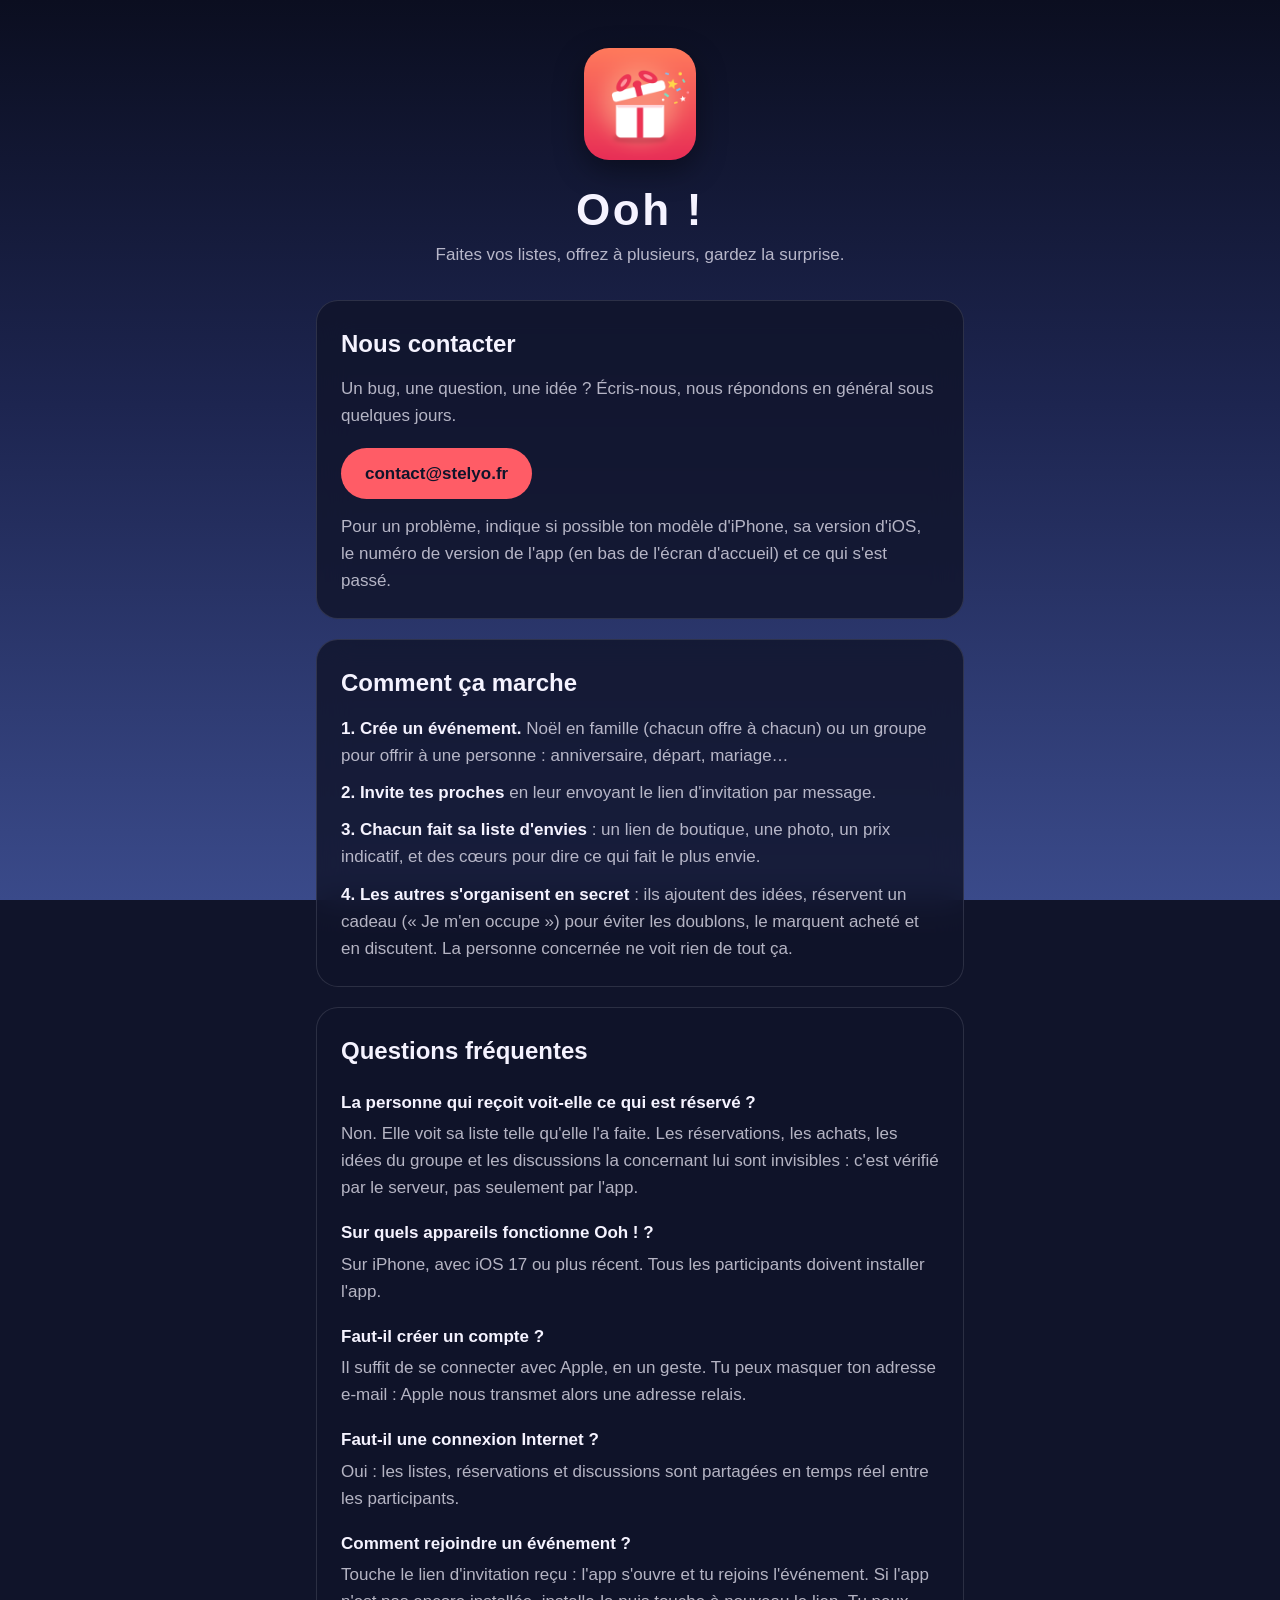
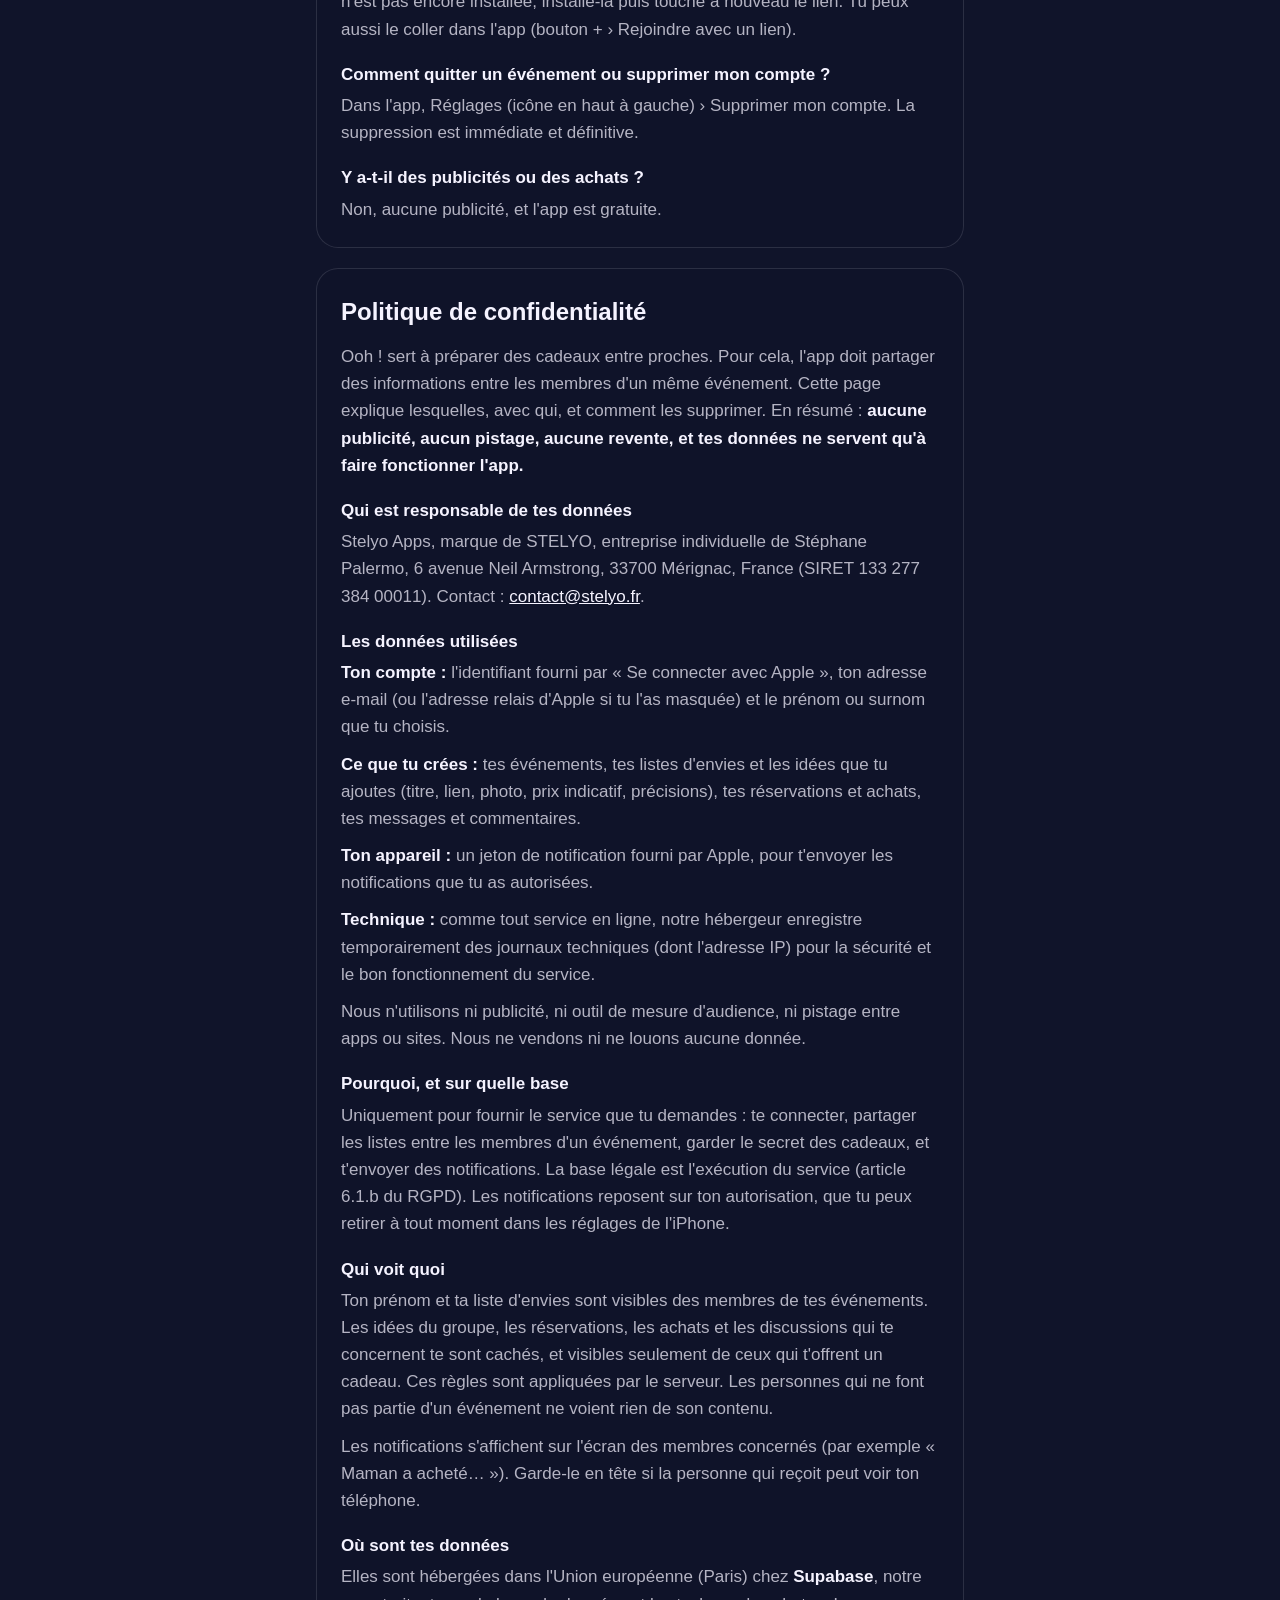
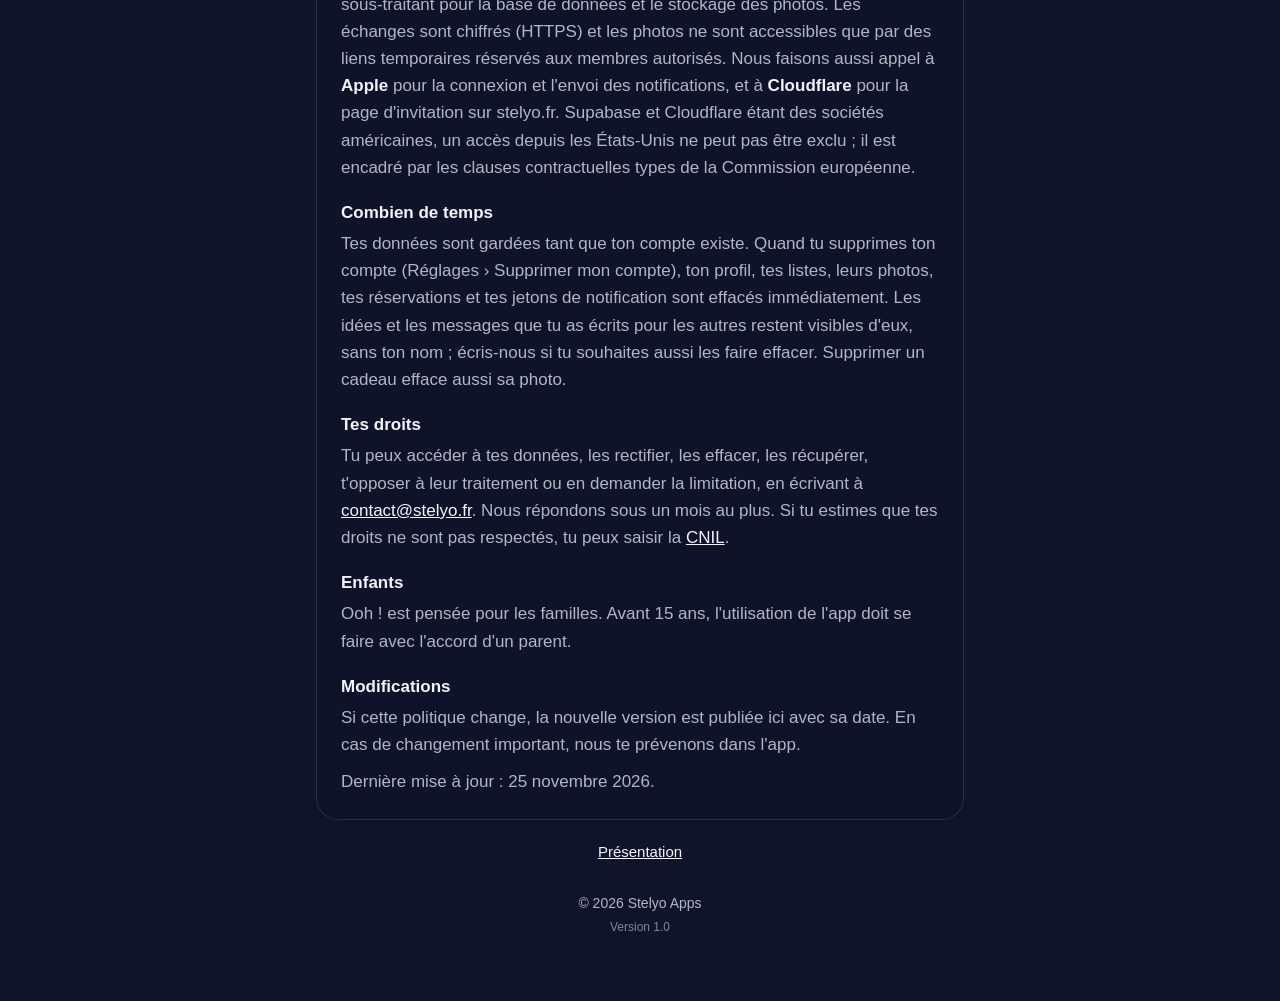
==== index.html @ a694affd "Site Ooh !" ====
<!doctype html>
<html lang="fr">
<head>
<meta charset="utf-8">
<meta name="viewport" content="width=device-width, initial-scale=1">
<title>Ooh ! – Assistance et confidentialité</title>
<meta name="description" content="Assistance, questions fréquentes et politique de confidentialité de Ooh !, l'app de listes de cadeaux partagées en famille.">
<link rel="icon" href="icon.png">
<link rel="apple-touch-icon" href="icon.png">
<link rel="stylesheet" href="style.css">
</head>
<body>
<main>
  <header>
    <img src="icon.png" alt="Icône de Ooh !">
    <h1>Ooh !</h1>
    <p class="tagline">Faites vos listes, offrez à plusieurs, gardez la surprise.</p>
  </header>
  <nav class="langs"></nav>

  <section>
    <h2>Nous contacter</h2>
    <p>Un bug, une question, une idée ? Écris-nous, nous répondons en général sous quelques jours.</p>
    <a class="button" href="mailto:contact@stelyo.fr?subject=Ooh%20!%20%E2%80%93%20Assistance">contact@stelyo.fr</a>
    <p class="after-button">Pour un problème, indique si possible ton modèle d'iPhone, sa version d'iOS, le numéro de version de l'app (en bas de l'écran d'accueil) et ce qui s'est passé.</p>
  </section>

  <section>
    <h2>Comment ça marche</h2>
    <p><strong>1. Crée un événement.</strong> Noël en famille (chacun offre à chacun) ou un groupe pour offrir à une personne : anniversaire, départ, mariage…</p>
    <p><strong>2. Invite tes proches</strong> en leur envoyant le lien d'invitation par message.</p>
    <p><strong>3. Chacun fait sa liste d'envies</strong> : un lien de boutique, une photo, un prix indicatif, et des cœurs pour dire ce qui fait le plus envie.</p>
    <p><strong>4. Les autres s'organisent en secret</strong> : ils ajoutent des idées, réservent un cadeau (« Je m'en occupe ») pour éviter les doublons, le marquent acheté et en discutent. La personne concernée ne voit rien de tout ça.</p>
  </section>

  <section>
    <h2>Questions fréquentes</h2>
    <h3>La personne qui reçoit voit-elle ce qui est réservé ?</h3>
    <p>Non. Elle voit sa liste telle qu'elle l'a faite. Les réservations, les achats, les idées du groupe et les discussions la concernant lui sont invisibles : c'est vérifié par le serveur, pas seulement par l'app.</p>
    <h3>Sur quels appareils fonctionne Ooh ! ?</h3>
    <p>Sur iPhone, avec iOS 17 ou plus récent. Tous les participants doivent installer l'app.</p>
    <h3>Faut-il créer un compte ?</h3>
    <p>Il suffit de se connecter avec Apple, en un geste. Tu peux masquer ton adresse e-mail : Apple nous transmet alors une adresse relais.</p>
    <h3>Faut-il une connexion Internet ?</h3>
    <p>Oui : les listes, réservations et discussions sont partagées en temps réel entre les participants.</p>
    <h3>Comment rejoindre un événement ?</h3>
    <p>Touche le lien d'invitation reçu : l'app s'ouvre et tu rejoins l'événement. Si l'app n'est pas encore installée, installe-la puis touche à nouveau le lien. Tu peux aussi le coller dans l'app (bouton + › Rejoindre avec un lien).</p>
    <h3>Comment quitter un événement ou supprimer mon compte ?</h3>
    <p>Dans l'app, Réglages (icône en haut à gauche) › Supprimer mon compte. La suppression est immédiate et définitive.</p>
    <h3>Y a-t-il des publicités ou des achats ?</h3>
    <p>Non, aucune publicité, et l'app est gratuite.</p>
  </section>

  <section id="confidentialite">
    <h2>Politique de confidentialité</h2>
    <p>Ooh ! sert à préparer des cadeaux entre proches. Pour cela, l'app doit partager des informations entre les membres d'un même événement. Cette page explique lesquelles, avec qui, et comment les supprimer. En résumé : <strong>aucune publicité, aucun pistage, aucune revente, et tes données ne servent qu'à faire fonctionner l'app.</strong></p>

    <h3>Qui est responsable de tes données</h3>
    <p>Stelyo Apps, marque de STELYO, entreprise individuelle de Stéphane Palermo, 6 avenue Neil Armstrong, 33700 Mérignac, France (SIRET 133 277 384 00011). Contact : <a href="mailto:contact@stelyo.fr">contact@stelyo.fr</a>.</p>

    <h3>Les données utilisées</h3>
    <p><strong>Ton compte :</strong> l'identifiant fourni par « Se connecter avec Apple », ton adresse e-mail (ou l'adresse relais d'Apple si tu l'as masquée) et le prénom ou surnom que tu choisis.</p>
    <p><strong>Ce que tu crées :</strong> tes événements, tes listes d'envies et les idées que tu ajoutes (titre, lien, photo, prix indicatif, précisions), tes réservations et achats, tes messages et commentaires.</p>
    <p><strong>Ton appareil :</strong> un jeton de notification fourni par Apple, pour t'envoyer les notifications que tu as autorisées.</p>
    <p><strong>Technique :</strong> comme tout service en ligne, notre hébergeur enregistre temporairement des journaux techniques (dont l'adresse IP) pour la sécurité et le bon fonctionnement du service.</p>
    <p>Nous n'utilisons ni publicité, ni outil de mesure d'audience, ni pistage entre apps ou sites. Nous ne vendons ni ne louons aucune donnée.</p>

    <h3>Pourquoi, et sur quelle base</h3>
    <p>Uniquement pour fournir le service que tu demandes : te connecter, partager les listes entre les membres d'un événement, garder le secret des cadeaux, et t'envoyer des notifications. La base légale est l'exécution du service (article 6.1.b du RGPD). Les notifications reposent sur ton autorisation, que tu peux retirer à tout moment dans les réglages de l'iPhone.</p>

    <h3>Qui voit quoi</h3>
    <p>Ton prénom et ta liste d'envies sont visibles des membres de tes événements. Les idées du groupe, les réservations, les achats et les discussions qui te concernent te sont cachés, et visibles seulement de ceux qui t'offrent un cadeau. Ces règles sont appliquées par le serveur. Les personnes qui ne font pas partie d'un événement ne voient rien de son contenu.</p>
    <p>Les notifications s'affichent sur l'écran des membres concernés (par exemple « Maman a acheté… »). Garde-le en tête si la personne qui reçoit peut voir ton téléphone.</p>

    <h3>Où sont tes données</h3>
    <p>Elles sont hébergées dans l'Union européenne (Paris) chez <strong>Supabase</strong>, notre sous-traitant pour la base de données et le stockage des photos. Les échanges sont chiffrés (HTTPS) et les photos ne sont accessibles que par des liens temporaires réservés aux membres autorisés. Nous faisons aussi appel à <strong>Apple</strong> pour la connexion et l'envoi des notifications, et à <strong>Cloudflare</strong> pour la page d'invitation sur stelyo.fr. Supabase et Cloudflare étant des sociétés américaines, un accès depuis les États-Unis ne peut pas être exclu ; il est encadré par les clauses contractuelles types de la Commission européenne.</p>

    <h3>Combien de temps</h3>
    <p>Tes données sont gardées tant que ton compte existe. Quand tu supprimes ton compte (Réglages › Supprimer mon compte), ton profil, tes listes, leurs photos, tes réservations et tes jetons de notification sont effacés immédiatement. Les idées et les messages que tu as écrits pour les autres restent visibles d'eux, sans ton nom ; écris-nous si tu souhaites aussi les faire effacer. Supprimer un cadeau efface aussi sa photo.</p>

    <h3>Tes droits</h3>
    <p>Tu peux accéder à tes données, les rectifier, les effacer, les récupérer, t'opposer à leur traitement ou en demander la limitation, en écrivant à <a href="mailto:contact@stelyo.fr">contact@stelyo.fr</a>. Nous répondons sous un mois au plus. Si tu estimes que tes droits ne sont pas respectés, tu peux saisir la <a href="https://www.cnil.fr/fr/plaintes">CNIL</a>.</p>

    <h3>Enfants</h3>
    <p>Ooh ! est pensée pour les familles. Avant 15 ans, l'utilisation de l'app doit se faire avec l'accord d'un parent.</p>

    <h3>Modifications</h3>
    <p>Si cette politique change, la nouvelle version est publiée ici avec sa date. En cas de changement important, nous te prévenons dans l'app.</p>
    <p>Dernière mise à jour : 25 novembre 2026.</p>
  </section>

  <p class="links"><a href="marketing/">Présentation</a></p>
  <footer>© 2026 Stelyo Apps<br><span class="version">Version 1.0</span></footer>
</main>
</body>
</html>
---- style.css ----
/* Ooh ! – style commun du site (assistance + marketing).
   Changer les couleurs ici pour l'accorder à l'icône de l'app. */
:root {
  --ink: #f5f3ff;
  --ink-soft: rgba(245, 243, 255, 0.72);
  --accent: #ff5c66;
  --night: #10142a;
  --card: rgba(16, 20, 42, 0.82);
  --line: rgba(245, 243, 255, 0.12);
  --bg: linear-gradient(180deg, #0b0e20 0%, #1d2550 45%, #3a4a8a 100%);
}
* { box-sizing: border-box; }
html { -webkit-text-size-adjust: 100%; }
body {
  margin: 0;
  min-height: 100vh;
  color: var(--ink);
  font: 17px/1.6 ui-rounded, -apple-system, BlinkMacSystemFont, "Helvetica Neue", Arial, sans-serif;
  background: var(--night) var(--bg) fixed;
}
main { max-width: 680px; margin: 0 auto; padding: 48px 16px 64px; }
header { text-align: center; margin-bottom: 32px; }
header img { width: 112px; height: 112px; border-radius: 25px; box-shadow: 0 10px 30px rgba(0,0,0,.4); }
h1 { font-weight: 900; font-size: 44px; letter-spacing: 0.06em; line-height: 1.1; margin: 18px 0 6px; overflow-wrap: anywhere; }
.tagline { color: var(--ink-soft); margin: 0; }
section {
  background: var(--card);
  -webkit-backdrop-filter: blur(16px); backdrop-filter: blur(16px);
  border: 1px solid var(--line);
  border-radius: 22px;
  padding: 24px;
  margin-bottom: 20px;
}
h2 { font-size: 24px; font-weight: 800; margin: 0 0 12px; }
h3 { font-size: 17px; margin: 18px 0 4px; }
section > h3:first-child { margin-top: 0; }
p, li { color: var(--ink-soft); }
p { margin: 0 0 10px; }
p:last-child { margin-bottom: 0; }
strong { color: var(--ink); }
a { color: var(--ink); }
.button {
  display: inline-block; margin-top: 8px; padding: 12px 24px;
  background: var(--accent); color: var(--night); text-decoration: none;
  font-weight: 700; border-radius: 999px;
}
.after-button { margin-top: 14px; }
.langs { text-align: center; margin: 0 0 24px; font-size: 15px; }
.langs a { margin: 0 8px; color: var(--ink-soft); }
.langs a.on { color: var(--accent); font-weight: 700; text-decoration: none; }
.hero { text-align: center; }
.features { display: grid; gap: 0 16px; grid-template-columns: repeat(auto-fit, minmax(190px, 1fr)); }
.promise { text-align: center; }
.links { text-align: center; font-size: 15px; }
footer { text-align: center; color: var(--ink-soft); font-size: 14px; margin-top: 28px; }
.version { font-size: 12px; opacity: 0.7; font-variant-numeric: tabular-nums; }
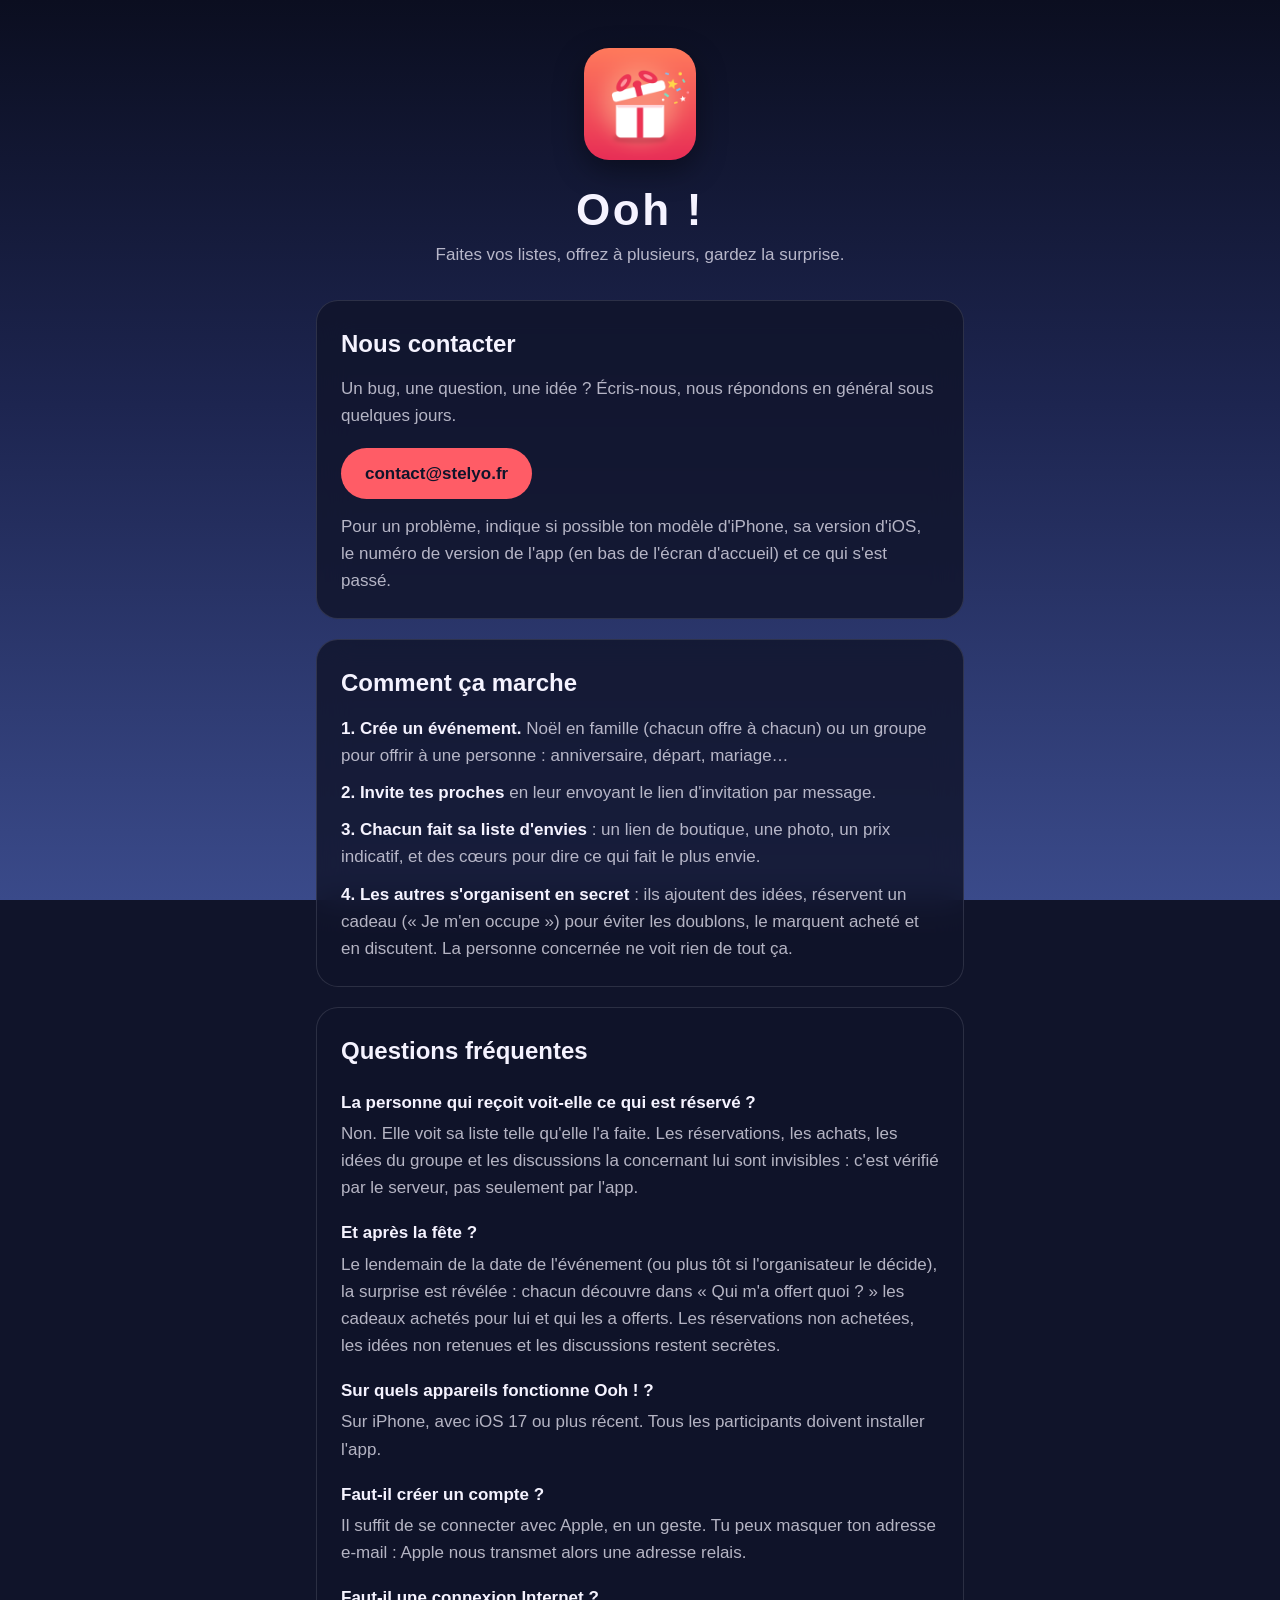
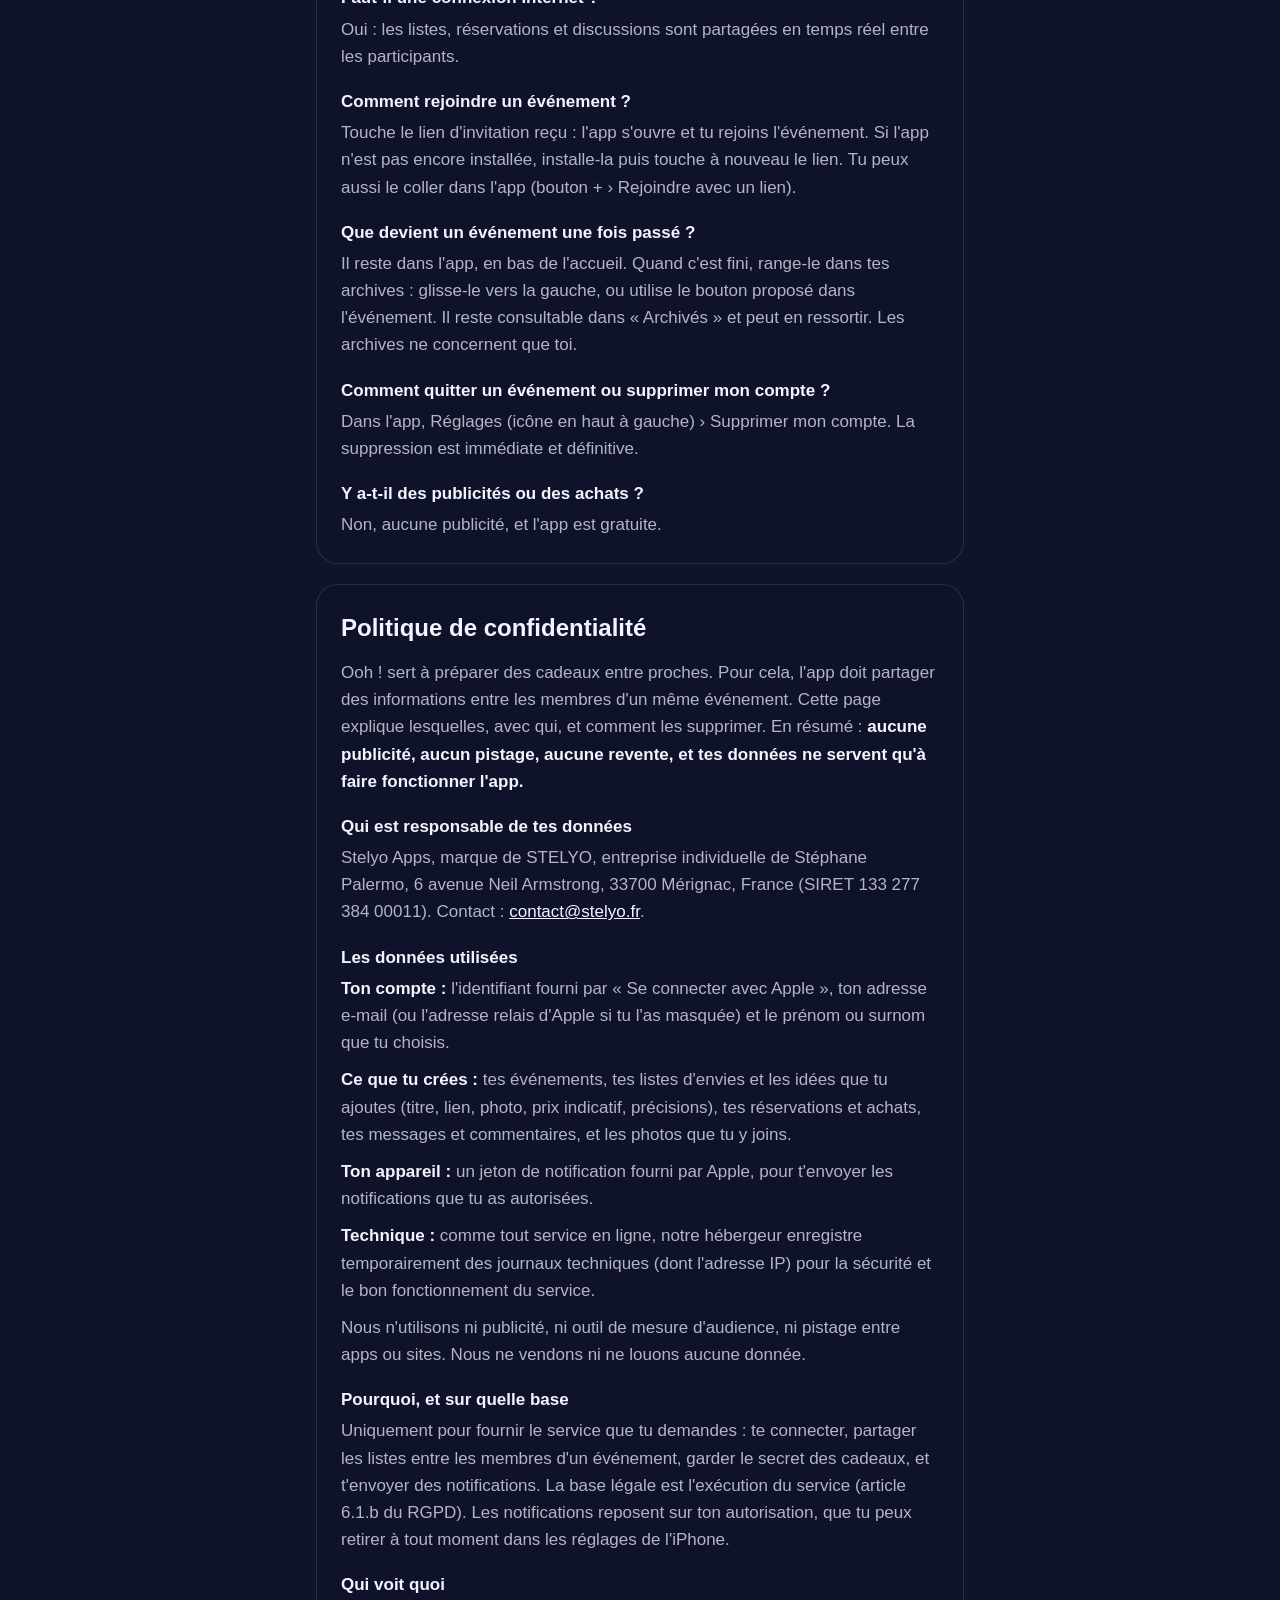
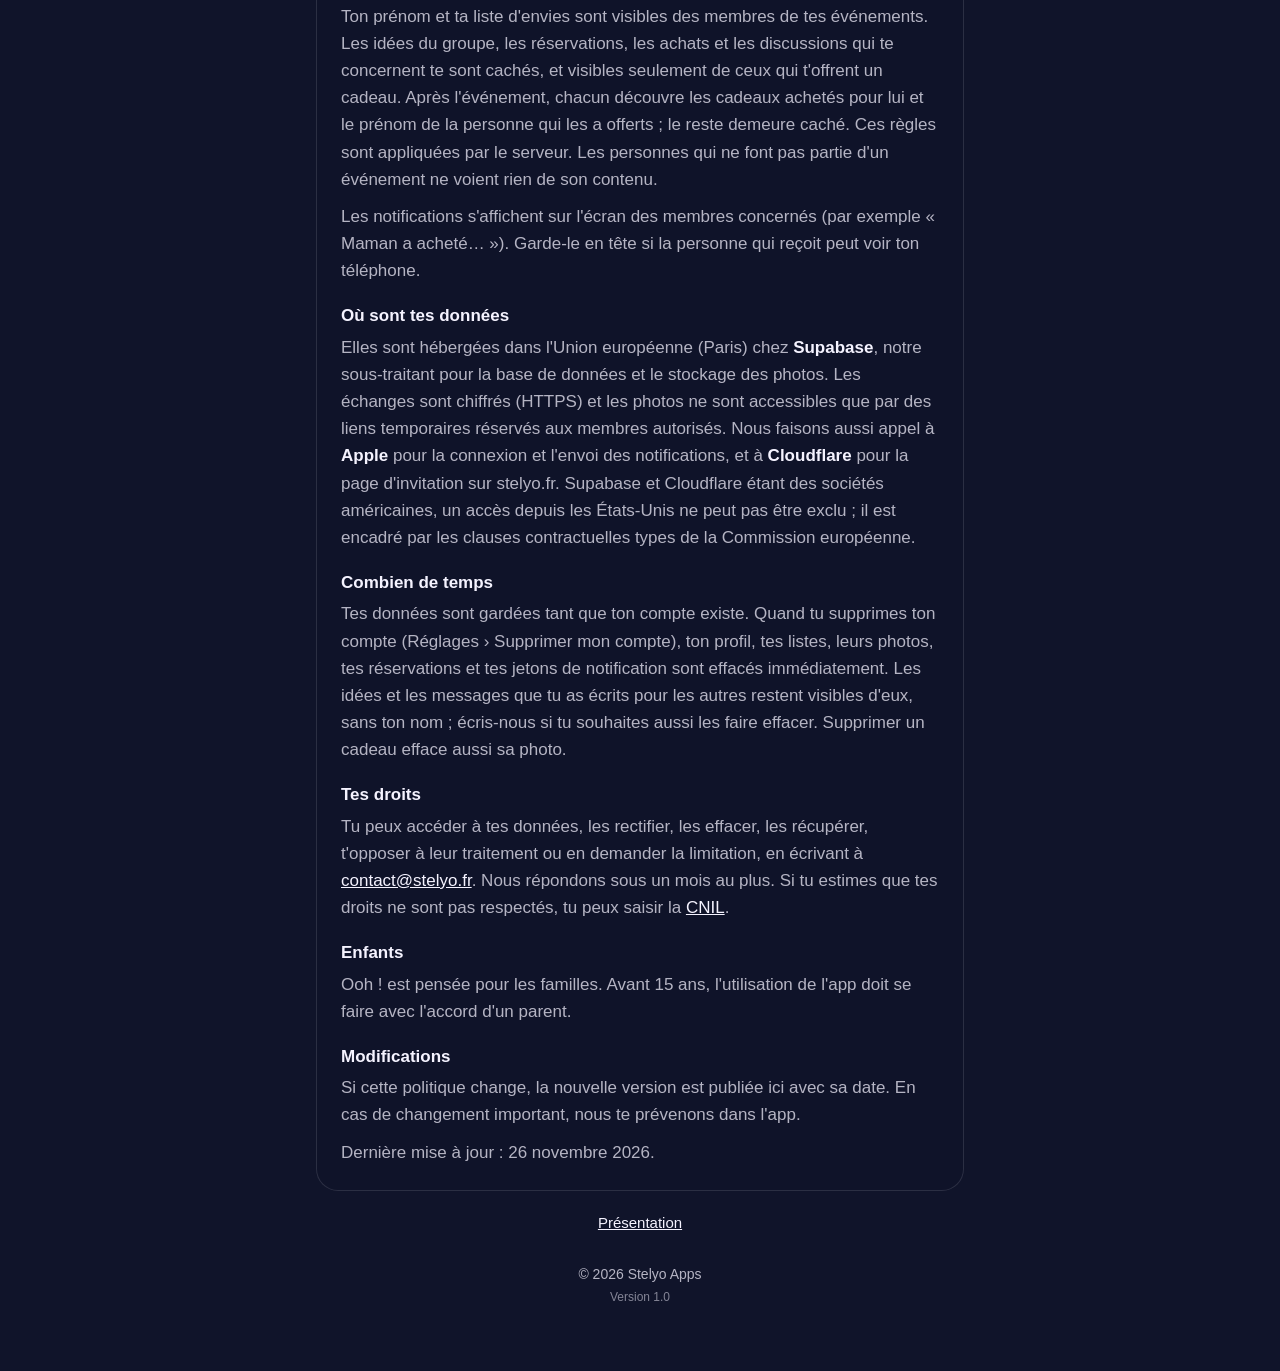
==== commit e108a901: "Mise à jour du site Ooh ! 1.0" ====
--- a/index.html
+++ b/index.html
@@ -37,6 +37,8 @@
     <h2>Questions fréquentes</h2>
     <h3>La personne qui reçoit voit-elle ce qui est réservé ?</h3>
     <p>Non. Elle voit sa liste telle qu'elle l'a faite. Les réservations, les achats, les idées du groupe et les discussions la concernant lui sont invisibles : c'est vérifié par le serveur, pas seulement par l'app.</p>
+    <h3>Et après la fête ?</h3>
+    <p>Le lendemain de la date de l'événement (ou plus tôt si l'organisateur le décide), la surprise est révélée : chacun découvre dans « Qui m'a offert quoi ? » les cadeaux achetés pour lui et qui les a offerts. Les réservations non achetées, les idées non retenues et les discussions restent secrètes.</p>
     <h3>Sur quels appareils fonctionne Ooh ! ?</h3>
     <p>Sur iPhone, avec iOS 17 ou plus récent. Tous les participants doivent installer l'app.</p>
     <h3>Faut-il créer un compte ?</h3>
@@ -45,6 +47,8 @@
     <p>Oui : les listes, réservations et discussions sont partagées en temps réel entre les participants.</p>
     <h3>Comment rejoindre un événement ?</h3>
     <p>Touche le lien d'invitation reçu : l'app s'ouvre et tu rejoins l'événement. Si l'app n'est pas encore installée, installe-la puis touche à nouveau le lien. Tu peux aussi le coller dans l'app (bouton + › Rejoindre avec un lien).</p>
+    <h3>Que devient un événement une fois passé ?</h3>
+    <p>Il reste dans l'app, en bas de l'accueil. Quand c'est fini, range-le dans tes archives : glisse-le vers la gauche, ou utilise le bouton proposé dans l'événement. Il reste consultable dans « Archivés » et peut en ressortir. Les archives ne concernent que toi.</p>
     <h3>Comment quitter un événement ou supprimer mon compte ?</h3>
     <p>Dans l'app, Réglages (icône en haut à gauche) › Supprimer mon compte. La suppression est immédiate et définitive.</p>
     <h3>Y a-t-il des publicités ou des achats ?</h3>
@@ -60,7 +64,7 @@
 
     <h3>Les données utilisées</h3>
     <p><strong>Ton compte :</strong> l'identifiant fourni par « Se connecter avec Apple », ton adresse e-mail (ou l'adresse relais d'Apple si tu l'as masquée) et le prénom ou surnom que tu choisis.</p>
-    <p><strong>Ce que tu crées :</strong> tes événements, tes listes d'envies et les idées que tu ajoutes (titre, lien, photo, prix indicatif, précisions), tes réservations et achats, tes messages et commentaires.</p>
+    <p><strong>Ce que tu crées :</strong> tes événements, tes listes d'envies et les idées que tu ajoutes (titre, lien, photo, prix indicatif, précisions), tes réservations et achats, tes messages et commentaires, et les photos que tu y joins.</p>
     <p><strong>Ton appareil :</strong> un jeton de notification fourni par Apple, pour t'envoyer les notifications que tu as autorisées.</p>
     <p><strong>Technique :</strong> comme tout service en ligne, notre hébergeur enregistre temporairement des journaux techniques (dont l'adresse IP) pour la sécurité et le bon fonctionnement du service.</p>
     <p>Nous n'utilisons ni publicité, ni outil de mesure d'audience, ni pistage entre apps ou sites. Nous ne vendons ni ne louons aucune donnée.</p>
@@ -69,7 +73,7 @@
     <p>Uniquement pour fournir le service que tu demandes : te connecter, partager les listes entre les membres d'un événement, garder le secret des cadeaux, et t'envoyer des notifications. La base légale est l'exécution du service (article 6.1.b du RGPD). Les notifications reposent sur ton autorisation, que tu peux retirer à tout moment dans les réglages de l'iPhone.</p>
 
     <h3>Qui voit quoi</h3>
-    <p>Ton prénom et ta liste d'envies sont visibles des membres de tes événements. Les idées du groupe, les réservations, les achats et les discussions qui te concernent te sont cachés, et visibles seulement de ceux qui t'offrent un cadeau. Ces règles sont appliquées par le serveur. Les personnes qui ne font pas partie d'un événement ne voient rien de son contenu.</p>
+    <p>Ton prénom et ta liste d'envies sont visibles des membres de tes événements. Les idées du groupe, les réservations, les achats et les discussions qui te concernent te sont cachés, et visibles seulement de ceux qui t'offrent un cadeau. Après l'événement, chacun découvre les cadeaux achetés pour lui et le prénom de la personne qui les a offerts ; le reste demeure caché. Ces règles sont appliquées par le serveur. Les personnes qui ne font pas partie d'un événement ne voient rien de son contenu.</p>
     <p>Les notifications s'affichent sur l'écran des membres concernés (par exemple « Maman a acheté… »). Garde-le en tête si la personne qui reçoit peut voir ton téléphone.</p>
 
     <h3>Où sont tes données</h3>
@@ -86,7 +90,7 @@
 
     <h3>Modifications</h3>
     <p>Si cette politique change, la nouvelle version est publiée ici avec sa date. En cas de changement important, nous te prévenons dans l'app.</p>
-    <p>Dernière mise à jour : 25 novembre 2026.</p>
+    <p>Dernière mise à jour : 26 novembre 2026.</p>
   </section>
 
   <p class="links"><a href="marketing/">Présentation</a></p>
--- a/style.css
+++ b/style.css
@@ -54,3 +54,5 @@
 .links { text-align: center; font-size: 15px; }
 footer { text-align: center; color: var(--ink-soft); font-size: 14px; margin-top: 28px; }
 .version { font-size: 12px; opacity: 0.7; font-variant-numeric: tabular-nums; }
+.capture { display: block; margin: 24px auto 0; width: 260px; height: auto; border-radius: 34px; box-shadow: 0 16px 40px rgba(0,0,0,.45); }
+span.button { cursor: default; }
